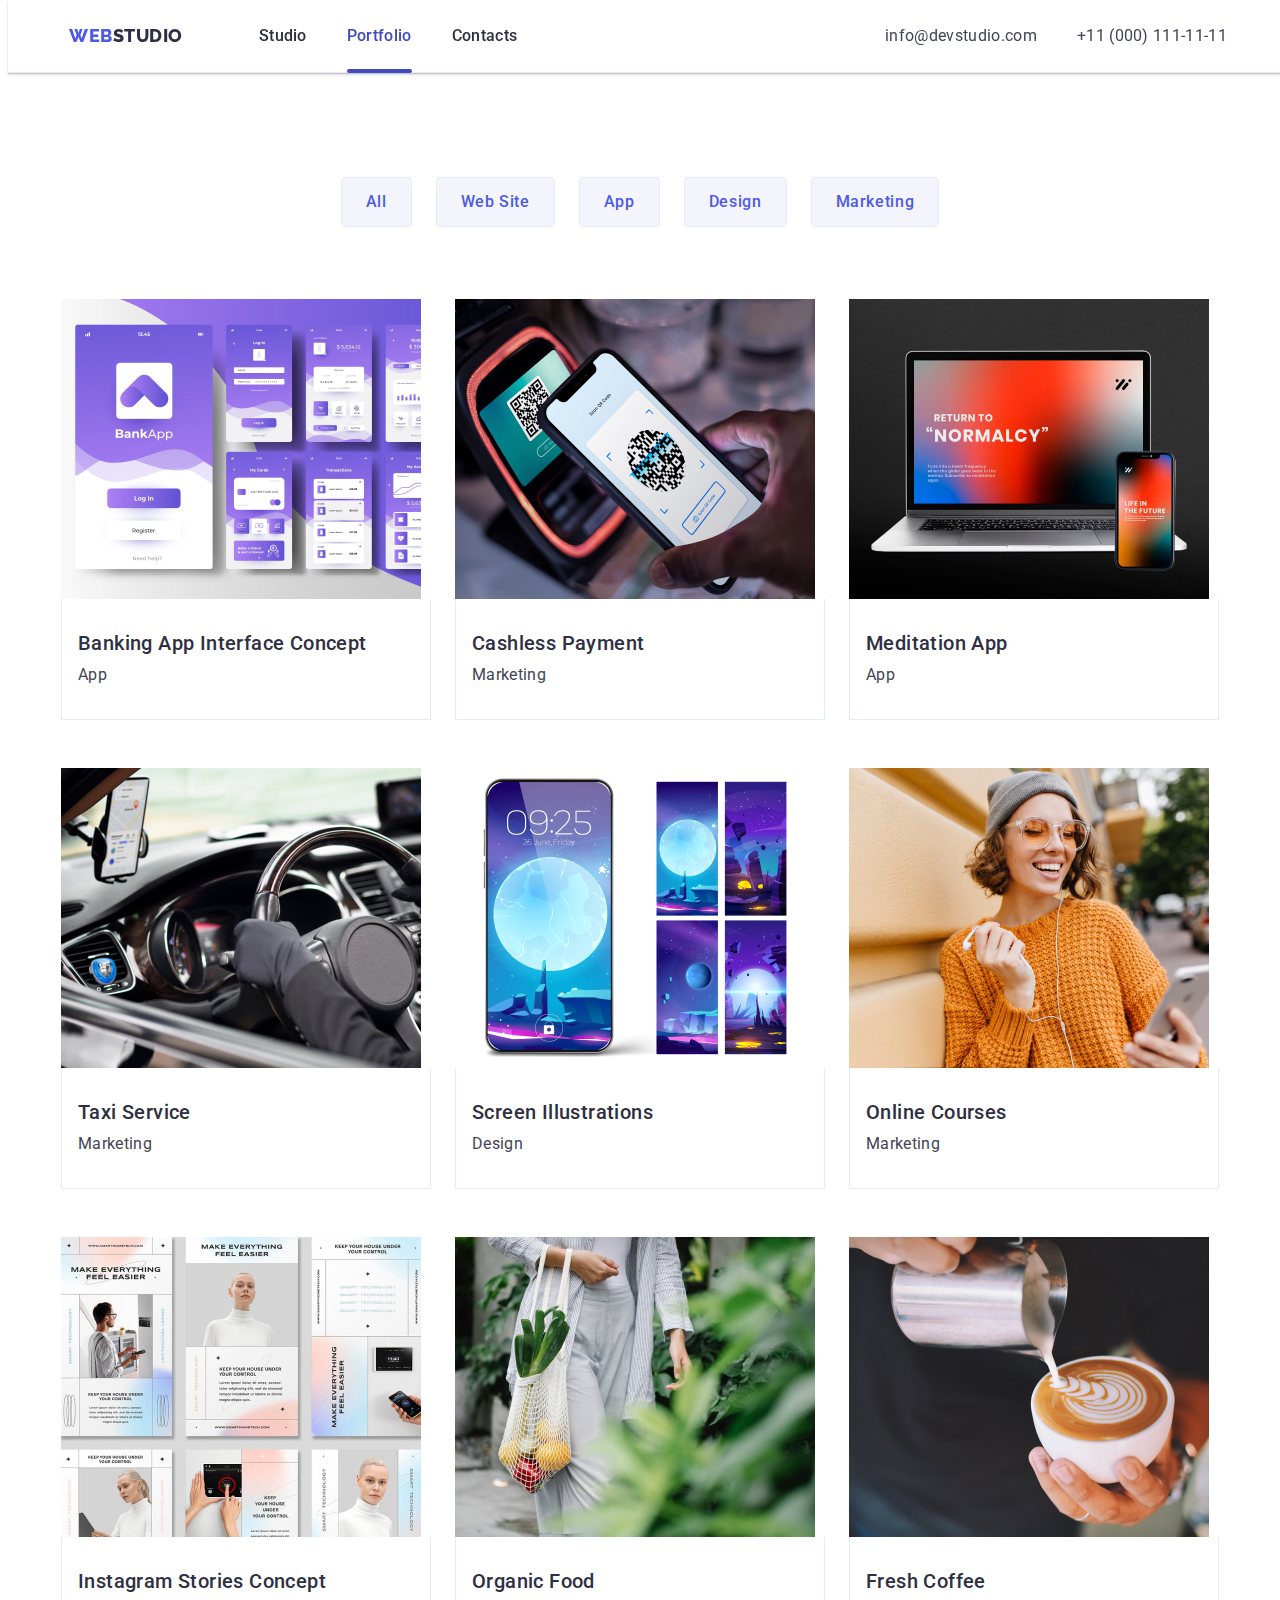
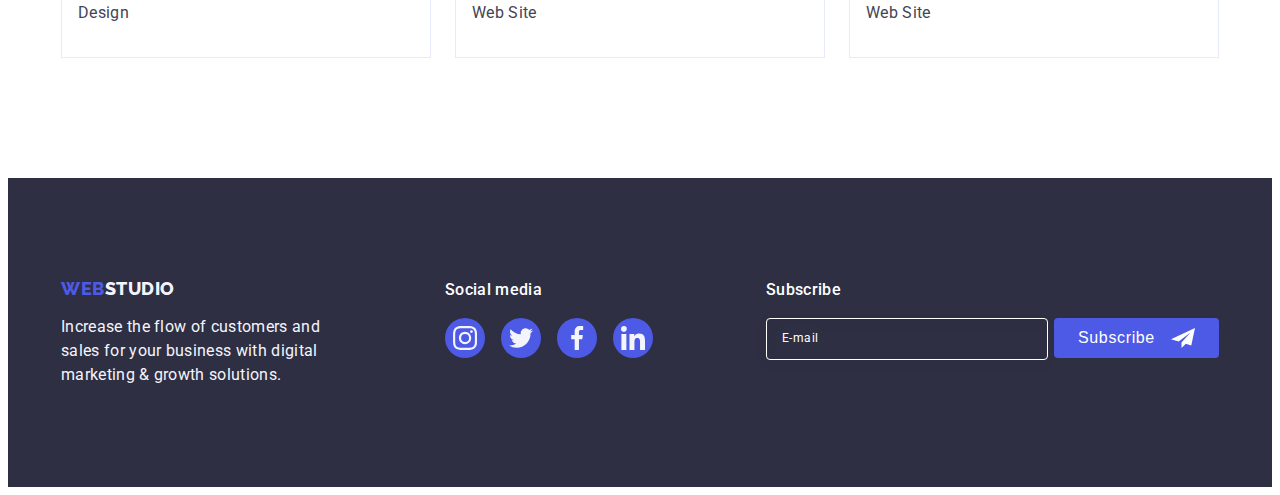
==== portfolio.html @ c0819980 "Initial commit" ====
<!DOCTYPE html>
<html lang="en">
  <head>
    <meta charset="UTF-8" />
    <meta http-equiv="X-UA-Compatible" content="IE=edge" />
    <meta name="viewport" content="width=device-width, initial-scale=1.0" />
    <title>Portfolio</title>

    <link rel="preconnect" href="https://fonts.googleapis.com" />
    <link rel="preconnect" href="https://fonts.gstatic.com" crossorigin />
    <link
      href="https://fonts.googleapis.com/css2?family=Raleway:wght@800&family=Roboto:wght@400;500;700&display=swap"
      rel="stylesheet"
    />
    <!-- Normalize -->
    <link
      rel="stylesheet"
      href="https://cdnjs.cloudflare.com/ajax/libs/modern-normalize/1.1.0/modern-normalize.min.css"
      integrity="sha512-wpPYUAdjBVSE4KJnH1VR1HeZfpl1ub8YT/NKx4PuQ5NmX2tKuGu6U/JRp5y+Y8XG2tV+wKQpNHVUX03MfMFn9Q=="
      crossorigin="anonymous"
      referrerpolicy="no-referrer"
    />
    <!-- custom styles -->
    <link rel="stylesheet" href="./css/styles.css" />
  </head>

  <body class="body">
    <!-- HEADER -->
    <header class="header">
      <div class="header-container container">
        <nav class="header-nav">
          <a class="header-logo link" href="./index.html"
            >Web<span class="header-logo-studio">Studio</span></a
          >
          <ul class="header-nav-list list">
            <li class="header-nav-item">
              <a class="header-nav-link link" href="./index.html">Studio</a>
            </li>
            <li class="header-nav-item">
              <a class="header-nav-link link active" href="./portfolio.html"
                >Portfolio</a
              >
            </li>
            <li class="header-nav-item">
              <a class="header-nav-link link" href="">Contacts</a>
            </li>
          </ul>
        </nav>
        <address class="header-address">
          <ul class="header-address-list list">
            <li class="header-address-mail">
              <a
                class="header-address-link link"
                href="mailto:info@devstudio.com"
              >
                info@devstudio.com</a
              >
            </li>
            <li class="header-address-contact">
              <a class="header-address-link link" href="tel:+110001111111">
                +11 (000) 111-11-11</a
              >
            </li>
          </ul>
        </address>
      </div>
    </header>
    <!-- Filters -->
    <main>
      <section class="portfolio">
        <div class="filter-container container">
          <h1 class="visually-hidden">Portfolio</h1>

          <ul class="list filter-list">
            <li class="list filter-item">
              <button class="filter-button" type="button">All</button>
            </li>
            <li class="list filter-item">
              <button class="filter-button" type="button">Web Site</button>
            </li>
            <li class="list filter-item">
              <button class="filter-button" type="button">App</button>
            </li>
            <li class="list filter-item">
              <button class="filter-button" type="button">Design</button>
            </li>
            <li class="list filter-item">
              <button class="filter-button" type="button">Marketing</button>
            </li>
          </ul>

          <!-- cards-->
          <!-- Row 1 -->

          <ul class="card-set list">
            <li class="card-set-item">
              <a class="card-link link" href="">
                <div class="cards-thumb">
                  <img
                    src="./images/row-one/img1.jpg"
                    alt="Banking App Interface Concept"
                    width="360"
                    height="300"
                  />

                  <!-- <div class="overlay"> -->
                  <p class="overlay-text">
                    14 Stylish and User-Friendly App Design Concepts · Task
                    Manager App · Calorie Tracker App · Exotic Fruit Ecommerce
                    App · Cloud Storage App
                  </p>
                  <!-- </div> -->
                </div>
                <div class="app">
                  <h2 class="card-title-name">Banking App Interface Concept</h2>
                  <p class="card-pro">App</p>
                </div>
              </a>
            </li>
            <li class="card-set-item">
              <a class="card-link link" href="">
                <div class="cards-thumb">
                  <img
                    src="./images/row-one/img2.jpg"
                    alt="Cashless Payment"
                    width="360"
                    height="300"
                  />

                  <!-- <div class="overlay"> -->
                  <p class="overlay-text">
                    14 Stylish and User-Friendly App Design Concepts · Task
                    Manager App · Calorie Tracker App · Exotic Fruit Ecommerce
                    App · Cloud Storage App
                  </p>
                  <!-- </div> -->
                </div>
                <div class="app">
                  <h2 class="card-title-name">Cashless Payment</h2>
                  <p class="card-pro">Marketing</p>
                </div>
              </a>
            </li>
            <li class="card-set-item">
              <a class="card-link link" href="">
                <div class="cards-thumb">
                  <img
                    src="./images/row-one/img3.jpg"
                    alt="Meditation App"
                    width="360"
                    height="300"
                  />

                  <!-- <div class="overlay"> -->
                  <p class="overlay-text">
                    14 Stylish and User-Friendly App Design Concepts · Task
                    Manager App · Calorie Tracker App · Exotic Fruit Ecommerce
                    App · Cloud Storage App
                  </p>
                  <!-- </div> -->
                </div>
                <div class="app">
                  <h2 class="card-title-name">Meditation App</h2>
                  <p class="card-pro">App</p>
                </div>
              </a>
            </li>
            <!-- Row 2 -->
            <li class="card-set-item">
              <a class="card-link link" href="">
                <div class="cards-thumb">
                  <img
                    src="./images/row-two/img1.jpg"
                    alt="Taxi Service"
                    width="360"
                    height="300"
                  />

                  <!-- <div class="overlay"> -->
                  <p class="overlay-text">
                    14 Stylish and User-Friendly App Design Concepts · Task
                    Manager App · Calorie Tracker App · Exotic Fruit Ecommerce
                    App · Cloud Storage App
                  </p>
                  <!-- </div> -->
                </div>
                <div class="app">
                  <h2 class="card-title-name">Taxi Service</h2>
                  <p class="card-pro">Marketing</p>
                </div>
              </a>
            </li>
            <li class="card-set-item">
              <a class="card-link link" href="">
                <div class="cards-thumb">
                  <img
                    src="./images/row-two/img2.jpg"
                    alt="Screen Illustrations"
                    width="360"
                    height="300"
                  />

                  <!-- <div class="overlay"> -->
                  <p class="overlay-text">
                    14 Stylish and User-Friendly App Design Concepts · Task
                    Manager App · Calorie Tracker App · Exotic Fruit Ecommerce
                    App · Cloud Storage App
                  </p>
                  <!-- </div> -->
                </div>
                <div class="app">
                  <h2 class="card-title-name">Screen Illustrations</h2>
                  <p class="card-pro">Design</p>
                </div>
              </a>
            </li>
            <li class="card-set-item">
              <a class="card-link link" href="">
                <div class="cards-thumb">
                  <img
                    src="./images/row-two/img3.jpg"
                    alt="Online Courses"
                    width="360"
                    height="300"
                  />

                  <!-- <div class="overlay"> -->
                  <p class="overlay-text">
                    14 Stylish and User-Friendly App Design Concepts · Task
                    Manager App · Calorie Tracker App · Exotic Fruit Ecommerce
                    App · Cloud Storage App
                  </p>
                  <!-- </div> -->
                </div>
                <div class="app">
                  <h2 class="card-title-name">Online Courses</h2>
                  <p class="card-pro">Marketing</p>
                </div>
              </a>
            </li>
            <!-- Row 3 -->
            <li class="card-set-item">
              <a class="card-link link" href="">
                <div class="cards-thumb">
                  <img
                    src="./images/row-three/img1.jpg"
                    alt="Instagram Stories Concept"
                    width="360"
                    height="300"
                  />

                  <!-- <div class="overlay"> -->
                  <p class="overlay-text">
                    14 Stylish and User-Friendly App Design Concepts · Task
                    Manager App · Calorie Tracker App · Exotic Fruit Ecommerce
                    App · Cloud Storage App
                  </p>
                  <!-- </div> -->
                </div>
                <div class="app">
                  <h2 class="card-title-name">Instagram Stories Concept</h2>
                  <p class="card-pro">Design</p>
                </div>
              </a>
            </li>
            <li class="card-set-item">
              <a class="card-link link" href="">
                <div class="cards-thumb">
                  <img
                    src="./images/row-three/img2.jpg"
                    alt="Organic Food"
                    width="360"
                    height="300"
                  />

                  <!-- <div class="overlay"> -->
                  <p class="overlay-text">
                    14 Stylish and User-Friendly App Design Concepts · Task
                    Manager App · Calorie Tracker App · Exotic Fruit Ecommerce
                    App · Cloud Storage App
                  </p>
                  <!-- </div> -->
                </div>
                <div class="app">
                  <h2 class="card-title-name">Organic Food</h2>
                  <p class="card-pro">Web Site</p>
                </div>
              </a>
            </li>
            <li class="card-set-item">
              <a class="card-link link" href="">
                <div class="cards-thumb">
                  <img
                    src="./images/row-three/img3.jpg"
                    alt="Fresh Coffee"
                    width="360"
                    height="300"
                  />

                  <!-- <div class="overlay"> -->
                  <p class="overlay-text">
                    14 Stylish and User-Friendly App Design Concepts · Task
                    Manager App · Calorie Tracker App · Exotic Fruit Ecommerce
                    App · Cloud Storage App
                  </p>
                  <!-- </div> -->
                </div>
                <div class="app">
                  <h2 class="card-title-name">Fresh Coffee</h2>
                  <p class="card-pro">Web Site</p>
                </div>
              </a>
            </li>
          </ul>
        </div>
      </section>
    </main>

    <!-- Footer -->
    <footer class="footer">
      <div class="all-footer container">
        <div class="foot-container">
          <a class="footer-logo link" href="./index.html"
            >Web<span class="footer-logo-studio">Studio</span></a
          >
          <p class="footer-text">
            Increase the flow of customers and sales for your business with
            digital marketing & growth solutions.
          </p>
        </div>
        <div class="social-container">
          <p class="social-text">Social media</p>

          <ul class="footer-icons-list list">
            <li class="footer-icons-item">
              <a
                class="footer-icons-link link"
                href=""
                target="_blank"
                rel="noopener noreferrer"
                aria-label="Instagram icon"
              >
                <svg class="footer-icons" width="24" height="24">
                  <use href="./images/icons.svg#instagram"></use>
                </svg>
              </a>
            </li>

            <li class="footer-icons-item">
              <a
                class="footer-icons-link link"
                href=""
                target="_blank"
                rel="noopener noreferrer"
                aria-label="Twitter icon"
              >
                <svg class="footer-icons" width="24" height="24">
                  <use href="./images/icons.svg#twitter"></use>
                </svg>
              </a>
            </li>
            <li class="footer-icons-item">
              <a
                class="footer-icons-link link"
                href=""
                target="_blank"
                rel="noopener noreferrer"
                aria-label="Facebook icon"
              >
                <svg class="footer-icons" width="24" height="24">
                  <use href="./images/icons.svg#facebook"></use>
                </svg>
              </a>
            </li>
            <li class="footer-icons-item">
              <a
                class="footer-icons-link link"
                href=""
                target="_blank"
                rel="noopener noreferrer"
                aria-label="Linkedin icon"
              >
                <svg class="footer-icons" width="24" height="24">
                  <use href="./images/icons.svg#linkedin"></use>
                </svg>
              </a>
            </li>
          </ul>
        </div>

        <div class="footer-form-container">
          <p class="foot-form-title">Subscribe</p>
          <form class="sub-foot-form">
            <label class="sub-foot-label">
              <input
                class="in-sub-foot"
                type="email"
                name="e_mail"
                placeholder="&nbsp;"
              />
              <span class="foot-form-span">E-mail</span>
            </label>
            <button class="foot-form-button" type="submit">
              Subscribe
              <svg class="foot-form-icon" width="24" height="24">
                <use href="./images/icons.svg#frame"></use>
              </svg>
            </button>
          </form>
        </div>
      </div>
    </footer>
  </body>
</html>
---- css/styles.css ----
html {
  box-sizing: border-box;
}

:root {
  /* fonts */
  --primary-font: "Roboto", sans-serif;
  --secondary-font: "Raleway", sans-serif;

  /* colors */
  --logo-text-color: #4d5ae5;
  --button-backgroud: #f4f4fd;
  --color-txt: #2e2f42;
  --color-txt-body: #434455;
  --color-back: #ffffff;
  --color-icon-hover: #31d0aa;
  --bg-color-darkblue-hover: #404bbf;
  --color-customer-icon: #8e8f99;
  /* others */
  --indent: 24px;
  --items: 9;

  --anim-fast: 300ms ease;
  --anim-slow: 800ms ease;

  --header-idx: 10;
  --modal-idx: 100;
}

.body {
  font-family: "Roboto", sans-serif;

  background-color: var(--color-back);
  color: var(--color-txt-body);
}

/* BASE STYLE */

/* base style */

h1,
h2,
h3,
h4,
h5,
h6,
p,
ul {
  margin: 0;
}
img {
  display: block;
}
button {
  cursor: pointer;
}

.link {
  color: inherit;
  text-decoration: none;
  font-style: normal;
}

.list {
  list-style: none;
  padding: 0;
  margin: 0;
}
.header-nav-link.active {
  color: var(--bg-color-darkblue-hover);
}
.header-nav-link:hover,
.header-nav-link:focus {
  color: #404bbf;
}
.visually-hidden {
  position: absolute;
  width: 1px;
  height: 1px;
  margin: -1px;
  border: 0;
  padding: 0;

  white-space: nowrap;
  clip-path: inset(100%);
  clip: rect(0 0 0 0);
  overflow: hidden;
}

/* HEADER */
.header-container {
  display: flex;
  align-items: center;
  padding: 0 15px;
}

.header {
  /* max-width: 1440px;
  margin-left: auto;
  margin-right: auto; */

  position: fixed;
  top: 0;

  z-index: var(--header-idx);

  width: 100%;
  background-color: #ffffff;
  border-bottom: 1px solid #e7e9fc;
  align-items: center;

  box-shadow: 0px 2px 1px rgba(46, 47, 66, 0.08),
    0px 1px 1px rgba(46, 47, 66, 0.16), 0px 1px 6px rgba(46, 47, 66, 0.08);
}

.header-nav-link {
  display: block;
  position: relative;
  font-weight: 500;
  font-size: 16px;
  line-height: 1.5;
  letter-spacing: 0.02em;
  color: var(--color-txt);
  padding: 24px 0;

  transition: color 250ms cubic-bezier(0.4, 0, 0.2, 1);
}

.header-nav-link::after {
  content: "";

  position: absolute;
  bottom: 0;
  left: 0;
  bottom: -1px;
  display: block;
  width: 100%;
  height: 4px;
  border-radius: 2px;
  /* background-color: #404BBF; */
}

/* .....ACTIVE.......*/
.header-nav-link.active {
  color: #404bbf;
}

.header-nav-link.active::after {
  background-color: #404bbf;
}
/* ................ */
.header-logo {
  font-family: "Raleway", sans-serif;
  font-style: normal;
  font-weight: 800;
  font-size: 18px;
  line-height: 1.17;
  letter-spacing: 0.03em;
  text-transform: uppercase;

  color: var(--logo-text-color);

  margin-right: 76px;
}
.header-logo-studio {
  color: var(--color-txt);
}

.header-nav {
  display: flex;
  align-items: center;
  margin-right: auto;
}
.header-nav-item {
  font-style: normal;
}

.header-nav-list {
  display: flex;
  align-items: center;
  gap: 40px;
}
.header-address-link {
  font-style: normal;
  font-size: 16px;
  line-height: 1.5;
  letter-spacing: 0.02em;

  transition: color 250ms cubic-bezier(0.4, 0, 0.2, 1);
}

.header-address-link:hover,
.header-address-link:focus {
  color: #404bbf;
}
.header-address-list {
  display: flex;
  align-items: center;
  margin-right: auto;
}
.header-address {
  font-style: normal;
}
.header-address-mail {
  margin-right: 40px;
}

/* Section Hero */
.hero-container {
}

.hero {
  background-color: var(--color-txt);
  max-width: 1440px;

  margin-left: auto;
  margin-right: auto;
  padding: 251px 0 188px;
  background-image: linear-gradient(
      rgba(46, 47, 66, 0.7),
      rgba(46, 47, 66, 0.7)
    ),
    url(../images/hero-background/people-office-1.jpg);
  background-repeat: no-repeat;
  background-position: center;
  background-size: cover;
}
.hero-title {
  font-style: normal;
  font-weight: 700;
  font-size: 56px;
  line-height: 1.07;

  text-align: center;
  letter-spacing: 0.02em;

  color: #ffffff;

  max-width: 496px;
  margin: 0 auto;
  padding: 0 auto;
  margin-bottom: 48px;
}

.hero-button {
  font-weight: 500;
  font-style: normal;
  font-size: 16px;
  line-height: 1.5;
  letter-spacing: 0.04em;

  cursor: pointer;
  color: #ffffff;

  min-width: 169px;
  height: 56px;

  display: block;
  background-color: #4d5ae5;
  font-family: inherit;
  padding: 16px 32px;
  margin: 0 auto;
  border: none;
  box-shadow: 0px 4px 4px rgba(0, 0, 0, 0.15);
  border-radius: 4px;

  transition: background-color 250ms cubic-bezier(0.4, 0, 0.2, 1);
}

.hero-button:hover,
.hero-button:focus {
  background-color: var(--bg-color-darkblue-hover);
}

/* section One Feature */
.features {
  align-items: center;
  padding: 0 15px;
}
.feature-section {
  padding: 120px 0;
}

.one-section-content-title {
  font-family: "Roboto";
  font-style: normal;
  font-weight: 500;
  font-size: 20px;
  line-height: 1.2;
  letter-spacing: 0.02em;
  color: var(--color-txt);
  margin: 0 auto;
  margin-bottom: 8px;
}
.one-section-text {
  font-style: normal;

  font-size: 16px;
  line-height: 1.5;
  letter-spacing: 0.02em;
  margin: 0 auto;
}
.one-section-list {
  background-color: #ffffff;
  display: flex;
  gap: 24px;
}
.one-section-item {
  flex-basis: calc((100% - 72px) / 4);
}
/* FEATURE ICONS */

.container-icons {
  display: flex;
  justify-content: center;
  align-items: center;
  background: #f4f4fd;
  border-radius: 4px;

  height: 112px;
  margin-bottom: 8px;
}
.feature-icon {
  display: flex;
  justify-content: center;
}

/* section Two What are we doing */
.awd-container {
  align-items: center;
  padding: 0 15px;
  margin: 0 auto;
}

.two-section {
  padding-bottom: 120px;
}
.two-section-title {
  font-family: "Roboto";
  font-style: normal;
  font-weight: 700;
  font-size: 36px;
  line-height: 1.11;
  text-align: center;
  letter-spacing: 0.02em;
  text-transform: capitalize;
  color: var(--color-txt);
  margin: 0 auto;
  margin-bottom: 72px;
}
.two-section-list {
  display: flex;
  gap: 24px;
}
.two-section-item {
  flex-basis: calc((100% - 48px) / 3);
}
/* section Three Our Team */
.ot-container {
  align-items: center;
}

.three-section {
  background-color: #f4f4fd;
  padding: 120px 0;
}
.three-section-title {
  font-family: "Roboto";
  font-style: normal;
  font-weight: 700;
  font-size: 36px;
  line-height: 1.11;
  text-align: center;
  letter-spacing: 0.02em;
  text-transform: capitalize;
  color: var(--color-txt);
  margin: 0 auto;
  margin-bottom: 72px;
}
.three-section-list {
  display: flex;
  gap: 24px;
  text-align: center;
}
.three-section-item {
  background-color: #ffffff;

  flex-basis: calc((100% - 3 * 24px) / 4);
  box-shadow: 0px 1px 6px rgba(46, 47, 66, 0.08),
    0px 1px 1px rgba(46, 47, 66, 0.16), 0px 2px 1px rgba(46, 47, 66, 0.08);

  border-radius: 0px 0px 4px 4px;
}

.three-section-title-name {
  font-family: "Roboto";
  font-style: normal;
  font-weight: 500;
  font-size: 20px;
  line-height: 1.2;
  text-align: center;
  letter-spacing: 0.02em;
  color: var(--color-txt);
  margin: 0 auto;
  margin-bottom: 8px;
}
.three-section-pro {
  font-style: normal;

  font-size: 16px;
  line-height: 1.5;
  text-align: center;
  letter-spacing: 0.02em;
  margin: 0 auto;
  margin-bottom: 8px;
}

.pro-container {
  padding: 32px 0;
}
/* PRO ICONS */

.pro-icons-list {
  display: flex;
  justify-content: center;
  align-items: center;
  gap: 24px;
}
.pro-icons-item {
}

.pro-icons-link {
  display: flex;
  justify-content: center;
  align-items: center;

  width: 40px;
  height: 40px;
  background-color: var(--logo-text-color);
  border-radius: 50%;
  color: var(--button-backgroud);

  transition: background-color 250ms cubic-bezier(0.4, 0, 0.2, 1);
}

.ot-icons {
  fill: currentColor;
}

.pro-icons-link:hover,
.pro-icons-link:focus {
  background-color: var(--bg-color-darkblue-hover);
}

/* Four Section Customers */
.customers {
  padding-top: 120px;
  padding-bottom: 120px;
}
.four-section-title {
  font-family: "Roboto";
  font-style: normal;
  font-weight: 700;
  font-size: 36px;
  line-height: 1.1;
  text-align: center;
  letter-spacing: 0.02em;
  text-transform: capitalize;
  color: var(--color-txt);
  margin: 0 auto;
  margin-bottom: 72px;
}
/* CUSTOMERS ICONS */

.custom-icon-list {
  display: flex;
  justify-content: center;
  align-items: center;
  gap: 24px;
}

.custom-item {
  width: calc((100% - 120px) / 6);
  height: 88px;
}

.custom-link {
  display: flex;
  justify-content: center;
  align-items: center;
  width: 100%;
  height: 100%;

  border: 1px solid var(--color-customer-icon);
  border-radius: 4px;
  color: var(--color-customer-icon);

  transition: border-color 250ms cubic-bezier(0.4, 0, 0.2, 1),
    color 250ms cubic-bezier(0.4, 0, 0.2, 1);
}

.custom-icon {
  fill: currentColor;
}

.custom-link:hover,
.custom-link:focus {
  border: 1px solid var(--bg-color-darkblue-hover);
  color: var(--bg-color-darkblue-hover);
}

/* FOOTER */
.all-footer {
  display: flex;
  align-items: baseline;
}
.foot-container {
  display: inline-block;
  align-items: center;
  margin-right: 120px;
}
.social-container {
  display: block;
  justify-content: center;
  align-items: center;
  gap: 120px;
}

.footer {
  background-color: var(--color-txt);
  padding: 100px 0;
  /* max-width: 1440px;
  margin-left: auto;
  margin-right: auto; */
}
.footer-logo {
  font-family: "Raleway", sans-serif;
  font-weight: 800;
  font-size: 18px;
  line-height: 1.17;
  letter-spacing: 0.03em;
  text-transform: uppercase;

  color: var(--logo-text-color);
  display: inline-block;

  margin-bottom: 16px;
}
.footer-logo-studio {
  color: #f4f4fd;
}

.footer-text {
  font-style: normal;

  font-size: 16px;
  line-height: 1.5;
  letter-spacing: 0.02em;
  color: #f4f4fd;

  width: 264px;
  margin: 0;
  /* !!!!!!!!!!!!!!!!!!!!!!!!!!!!!!!!!!!!!!!!!!!!!!!!!!!!!! */
}

/* SOCIAL */

.social-text {
  font-family: "Roboto";
  font-style: normal;
  font-weight: 500;
  font-size: 16px;
  line-height: 1.5;
  letter-spacing: 0.02em;
  color: var(--color-back);
  margin-bottom: 16px;
}

/* FOOTER ICONS */

.footer-icons-list {
  display: flex;

  align-items: center;
  gap: 16px;
}
.footer-icons-item {
  width: 40px;
  height: 40px;
}

.footer-icons-link {
  display: flex;
  justify-content: center;
  align-items: center;

  width: 100%;
  height: 100%;
  background-color: var(--logo-text-color);
  border-radius: 50%;
  color: var(--button-backgroud);
  transition: background-color 250ms cubic-bezier(0.4, 0, 0.2, 1);
}

.footer-icons {
  fill: currentColor;
}

.footer-icons-link:hover,
.footer-icons-link:focus {
  background-color: var(--color-icon-hover);
}

/* SUBSCRIBE FOOTER */
.footer-form-container {
  display: block;
  margin-left: auto;
}
.foot-form-title {
  font-weight: 500;
  font-size: 16px;
  line-height: 1.5;
  letter-spacing: 0.02em;
  color: var(--color-back);
  margin-bottom: 16px;
}

.sub-foot-form {
  display: flex;
  align-items: center;
  gap: 24px;
  padding: 0;
  margin: 0;
}

.sub-foot-label {
  width: 264px;
  height: 40px;
  position: relative;
}

.in-sub-foot {
  width: 100%;
  height: 100%;
  background-color: transparent;
  border: 1px solid var(--color-back);
  filter: drop-shadow(0px 4px 4px rgba(0, 0, 0, 0.15));
  border-radius: 4px;
  outline: transparent;
  color: var(--color-back);
  padding: 0;
  padding-left: 16px;
}

.foot-form-span {
  font-style: normal;
  font-weight: 400;
  font-size: 12px;
  line-height: 2;
  letter-spacing: 0.04em;
  color: var(--color-back);
  position: absolute;
  top: 50%;
  left: 14px;
  transform: translateY(-50%);
  transform-origin: left center;
  transition: transform 250ms cubic-bezier(0.4, 0, 0.2, 1);
  background-color: var(--color-txt);
  padding: 0;
  padding-left: 2px;
  padding-right: 2px;
}
::placeholder {
  /* position: relative;
  font-weight: 400;
font-size: 12px;
line-height: 2.0;
display: flex;
align-items: center;
letter-spacing: 0.04em; */
  color: rgba(46, 47, 66, 0.4);
}

.in-sub-foot:focus + .foot-form-span,
.in-sub-foot:not(:placeholder-shown) + .foot-form-span {
  transform: translateY(-150%);
}

.foot-form-button {
  display: flex;
  align-items: center;
  text-align: center;
  gap: 16px;
  width: 165px;
  height: 40px;
  font-weight: 500;
  font-size: 16px;
  line-height: 1.5;
  letter-spacing: 0.04em;
  color: var(--color-back);
  background-color: var(--logo-text-color);
  border-radius: 4px;
  padding-top: 8px;
  padding-bottom: 8px;
  padding-left: 24px;
  padding-right: 24px;
  border: none;
  transition: background-color 250ms cubic-bezier(0.4, 0, 0.2, 1);
}

.foot-form-button:hover,
.foot-form-button:focus {
  background-color: var(--bg-color-darkblue-hover);
}

.button-form-text {
}

.foot-form-icon {
  fill: var(--color-back);
}

/* PORTFOLIO*/

.portfolio {
  padding: 169px 0 120px;
}
/* button-port */

.filter-button {
  font-size: 16px;
  font-family: "Roboto", sans-serif;
  font-weight: 500;
  font-style: normal;
  font-size: 16px;
  line-height: 1.5;
  letter-spacing: 0.04em;
  text-decoration: none;
  text-transform: none;
  cursor: pointer;
  background-color: var(--button-backgroud);
  color: var(--logo-text-color);

  padding: 12px 24px;
  border: 1px solid #e7e9fc;
  border-radius: 4px;

  transition: color 250ms cubic-bezier(0.4, 0, 0.2, 1),
    background-color 250ms cubic-bezier(0.4, 0, 0.2, 1),
    border-color 250ms cubic-bezier(0.4, 0, 0.2, 1),
    box-shadow 250ms cubic-bezier(0.4, 0, 0.2, 1);
}

.filter-list {
  display: flex;
  align-items: center;
  margin: 0 auto;
  justify-content: center;
  gap: 24px;
  margin-bottom: 72px;
}

.filter-item {
}
.filter-container {
  padding: 0 15px;
}

.filter-button:hover,
.filter-button:focus {
  background-color: #404bbf;
  color: #ffffff;
  border: 1px solid transparent;
  box-shadow: 0px 3px 1px rgba(0, 0, 0, 0.1), 0px 2px 1px rgba(0, 0, 0, 0.08),
    0px 2px 2px rgba(0, 0, 0, 0.12);
  border-radius: 4px;
}
.btn {
}
.btn:hover,
.btn:focus {
  background-color: var(--bg-color-darkblue-hover);
}

/* CARDS */

.cards-thumb {
  position: relative;
  overflow: hidden;
}

.overlay {
  position: absolute;
  top: 0;
  left: 0;

  transform: translateY(100%);

  width: 100%;
  height: 100%;

  padding: 40px 32px;

  background-color: #4d5ae5;

  transition: transform var(--anim-fast);
}

.card-set-item:hover .overlay {
  transform: translateY(0);
}

.overlay-text {
  position: absolute;
  top: 0;
  left: 0;

  transform: translateY(100%);

  width: 100%;
  height: 100%;

  padding: 40px 32px;

  background-color: #4d5ae5;

  transition: transform var(--anim-fast);

  /* ///////////////// */
  font-size: 16px;
  line-height: 1.5;

  letter-spacing: 0.02em;

  color: var(--button-backgroud);
  transition: transform 250ms cubic-bezier(0.4, 0, 0.2, 1);
}

.card-title-name {
  font-family: "Roboto";
  font-style: normal;
  font-weight: 500;
  font-size: 20px;
  line-height: 1.2;
  text-align: left;
  letter-spacing: 0.02em;
  color: var(--color-txt);
  margin: 0 auto;
  margin-bottom: 8px;
}

.card-pro {
  font-style: normal;

  font-size: 16px;
  line-height: 1.5;
  text-align: left;
  letter-spacing: 0.02em;
}

.cards {
  display: flex;
  flex-wrap: wrap;
  gap: var(--indent);

  justify-content: center;
}
.card-set {
  display: flex;
  flex-wrap: wrap;
  column-gap: 24px;
  row-gap: 48px;
}
.card-set-item {
  width: calc((100% - 48px) / 3);
}

.card-link:hover .overlay-text,
.card-link:focus .overlay-text {
  transform: translateY(0);
}

.app {
  padding: 32px 16px;
  border: 1px solid #e7e9fc;
  border-top: none;
}

.card-link {
  display: block;
  transition: box-shadow 250ms cubic-bezier(0.4, 0, 0.2, 1);
}
.card-link:hover,
.card-link:focus {
  box-shadow: 0px 1px 6px rgba(46, 47, 66, 0.08),
    0px 1px 1px rgba(46, 47, 66, 0.16), 0px 2px 1px rgba(46, 47, 66, 0.08);
}

/* styles bloks */

.container {
  width: 1158px;
  margin: 0 auto;
  padding: 0 15px;
}

/* MODAL WINDOW */

.backdrop {
  /* display: none; */
  position: fixed;
  top: 0;
  left: 0;

  z-index: var(--modal-idx);

  width: 100%;
  height: 100%;

  background: rgba(46, 47, 66, 0.4);

  transition: opacity 250ms cubic-bezier(0.4, 0, 0.2, 1),
    visibility 250ms cubic-bezier(0.4, 0, 0.2, 1);
}

/* .is-hidden {
   opacity: 0;
  visibility: hidden;
  pointer-events: none;
} */

.backdrop.is-hidden {
  opacity: 0;
  visibility: hidden;
  pointer-events: none;
  transition-delay: 250ms;

  transition: opacity 250ms cubic-bezier(0.4, 0, 0.2, 1),
    visibility 250ms cubic-bezier(0.4, 0, 0.2, 1);
}

.modal {
  position: absolute;
  top: calc(50%);
  left: calc(50%);
  transform: translateX(-50%) translateY(-50%);

  width: 412px;
  min-height: 584px;
  padding: 72px 24px 24px;
  background: #fcfcfc;
  box-shadow: 0px 1px 1px rgba(0, 0, 0, 0.14), 0px 1px 3px rgba(0, 0, 0, 0.12),
    0px 2px 1px rgba(0, 0, 0, 0.2);
  border-radius: 4px;

  transition: transform 250ms cubic-bezier(0.4, 0, 0.2, 1);
}





.backdrop.is-hidden .modal {
  opacity: 0;
  transform: translateX(-50%) translateY(-70%);
  transition-delay: 0ms;
}
.modal-close-btn {
  position: absolute;
  top: 24px;
  right: 24px;
  width: 24px;
  height: 24px;
  padding: 0;
  border-radius: 50%;

  display: flex;
  align-items: center;
  justify-content: center;

  background-color: #e7e9fc;
  border: 1px solid rgba(0, 0, 0, 0.1);

  transition: background-color 250ms cubic-bezier(0.4, 0, 0.2, 1),
    border 250ms cubic-bezier(0.4, 0, 0.2, 1);
}
.modal-close-btn:hover,
.modal-close-btn:focus {
  background-color: #404bbf;
  fill: #ffffff;
  border: none;
}

.modal-close-icon {
  transition: fill 250ms cubic-bezier(0.4, 0, 0.2, 1);
}

/* MODAL INPUT */

.modal-title {
  display: block;

  margin-bottom: 16px;
  text-align: center;
  font-weight: 500;
  font-size: 16px;
  line-height: 1.5;
  letter-spacing: 0.02em;

  color: #2e2f42;
}

.form-label {
  display: block;
  margin-bottom: 6px;
  font-weight: 400;
  font-size: 12px;
  line-height: 1.17;

  letter-spacing: 0.04em;

  color: #8e8f99;
}

.modal-form-container {
  position: relative;
  margin-bottom: 8px;
}
.modal-form-container-comment {
  position: relative;
  margin-bottom: 16px;
}
.in-modal {
  width: 100%;
  height: 40px;
  padding: 0;
  padding-left: 38px;

  outline: transparent;
  /* outline-offset: -1px; */
  border: 1px solid rgba(46, 47, 66, 0.4);
  border-radius: 4px;
  transition: 250ms cubic-bezier(0.4, 0, 0.2, 1);
}

/* .in-modal:focus {
  fill: var(--logo-text-color);
  border-color: 1px solid var(--logo-text-color);
} */

.in-modal-icon {
  position: absolute;
  top: 50%;
  left: 16px;
  transform: translateY(-50%);
  transition: 250ms cubic-bezier(0.4, 0, 0.2, 1);
  pointer-events: none;
  fill: var(--color-txt);
}
/* .in-modal-icon:focus {
  fill: var(--logo-text-color);
} */

.in-modal:focus {
  border-color: var(--logo-text-color);
}

.in-modal:focus + .in-modal-icon {
  fill: var(--logo-text-color);
}

.form-textarea-comment {
  display: block;

  width: 100%;
  height: 120px;
  padding: 14px;
  resize: none;
  font-weight: 400;
  font-size: 12px;
  line-height: 1.17;
  letter-spacing: 0.04em;
  outline: transparent;
  border: 1px solid rgba(46, 47, 66, 0.4);
  border-radius: 4px;
  transition: border 250ms cubic-bezier(0.4, 0, 0.2, 1);
}

.label-checkbox {
  display: flex;

  align-items: center;
  gap: 8px;
  margin-bottom: 24px;
}

.in-modal-checkbox-text {
  font-size: 12px;
  line-height: 1.17;

  letter-spacing: 0.04em;

  color: #8e8f99;

  user-select: none;
  flex: none;
  order: 1;
  flex-grow: 0;
}

.check-policy {
  color: #4d5ae5;
}

.in-modal-checkbox {
  appearance: none;
  display: block;
  width: 16px;
  height: 16px;
  border: 1px solid rgba(46, 47, 66, 0.4);
  border-radius: 2px;

  background-position: center;
  background-repeat: no-repeat;
  background-image: url("data:image/svg+xml,%3Csvg width='10' height='8' viewBox='0 0 10 8' fill='none' xmlns='http://www.w3.org/2000/svg'%3E%3Cpath d='M8.44558 0.255056C8.61838 0.089653 8.84834 -0.00178848 9.08693 2.65108e-05C9.32551 0.0018415 9.55407 0.0967713 9.72436 0.264784C9.89466 0.432797 9.99337 0.660752 9.99968 0.900549C10.006 1.14034 9.91939 1.37323 9.75816 1.55005L4.86357 7.70436C4.7794 7.79551 4.67782 7.86865 4.5649 7.91942C4.45198 7.97018 4.33003 7.99754 4.20636 7.99984C4.08268 8.00214 3.95981 7.97935 3.8451 7.93282C3.73038 7.88629 3.62618 7.81698 3.53872 7.72903L0.292827 4.46564C0.202435 4.38096 0.129933 4.27884 0.0796475 4.16537C0.0293621 4.05191 0.00232279 3.92942 0.000143182 3.80522C-0.00203643 3.68102 0.0206883 3.55765 0.0669613 3.44248C0.113234 3.3273 0.182108 3.22267 0.269473 3.13483C0.356838 3.047 0.460905 2.97775 0.575465 2.93123C0.690026 2.88471 0.812734 2.86186 0.936267 2.86405C1.0598 2.86624 1.18163 2.89343 1.29449 2.94398C1.40734 2.99454 1.50892 3.06743 1.59315 3.15831L4.16189 5.73967L8.42227 0.28219C8.42994 0.272694 8.43813 0.263635 8.4468 0.255056H8.44558Z' fill='%23FFFFFF'/%3E%3C/svg%3E%0A");
}

.in-modal-checkbox:checked {
  background-color: var(--bg-color-darkblue-hover);
  border-color: var(--bg-color-darkblue-hover);
}

.in-modal-checkbox:focus-visible {
  outline: var(--bg-color-darkblue-hover);
  transition: 250ms cubic-bezier(0.4, 0, 0.2, 1);
}
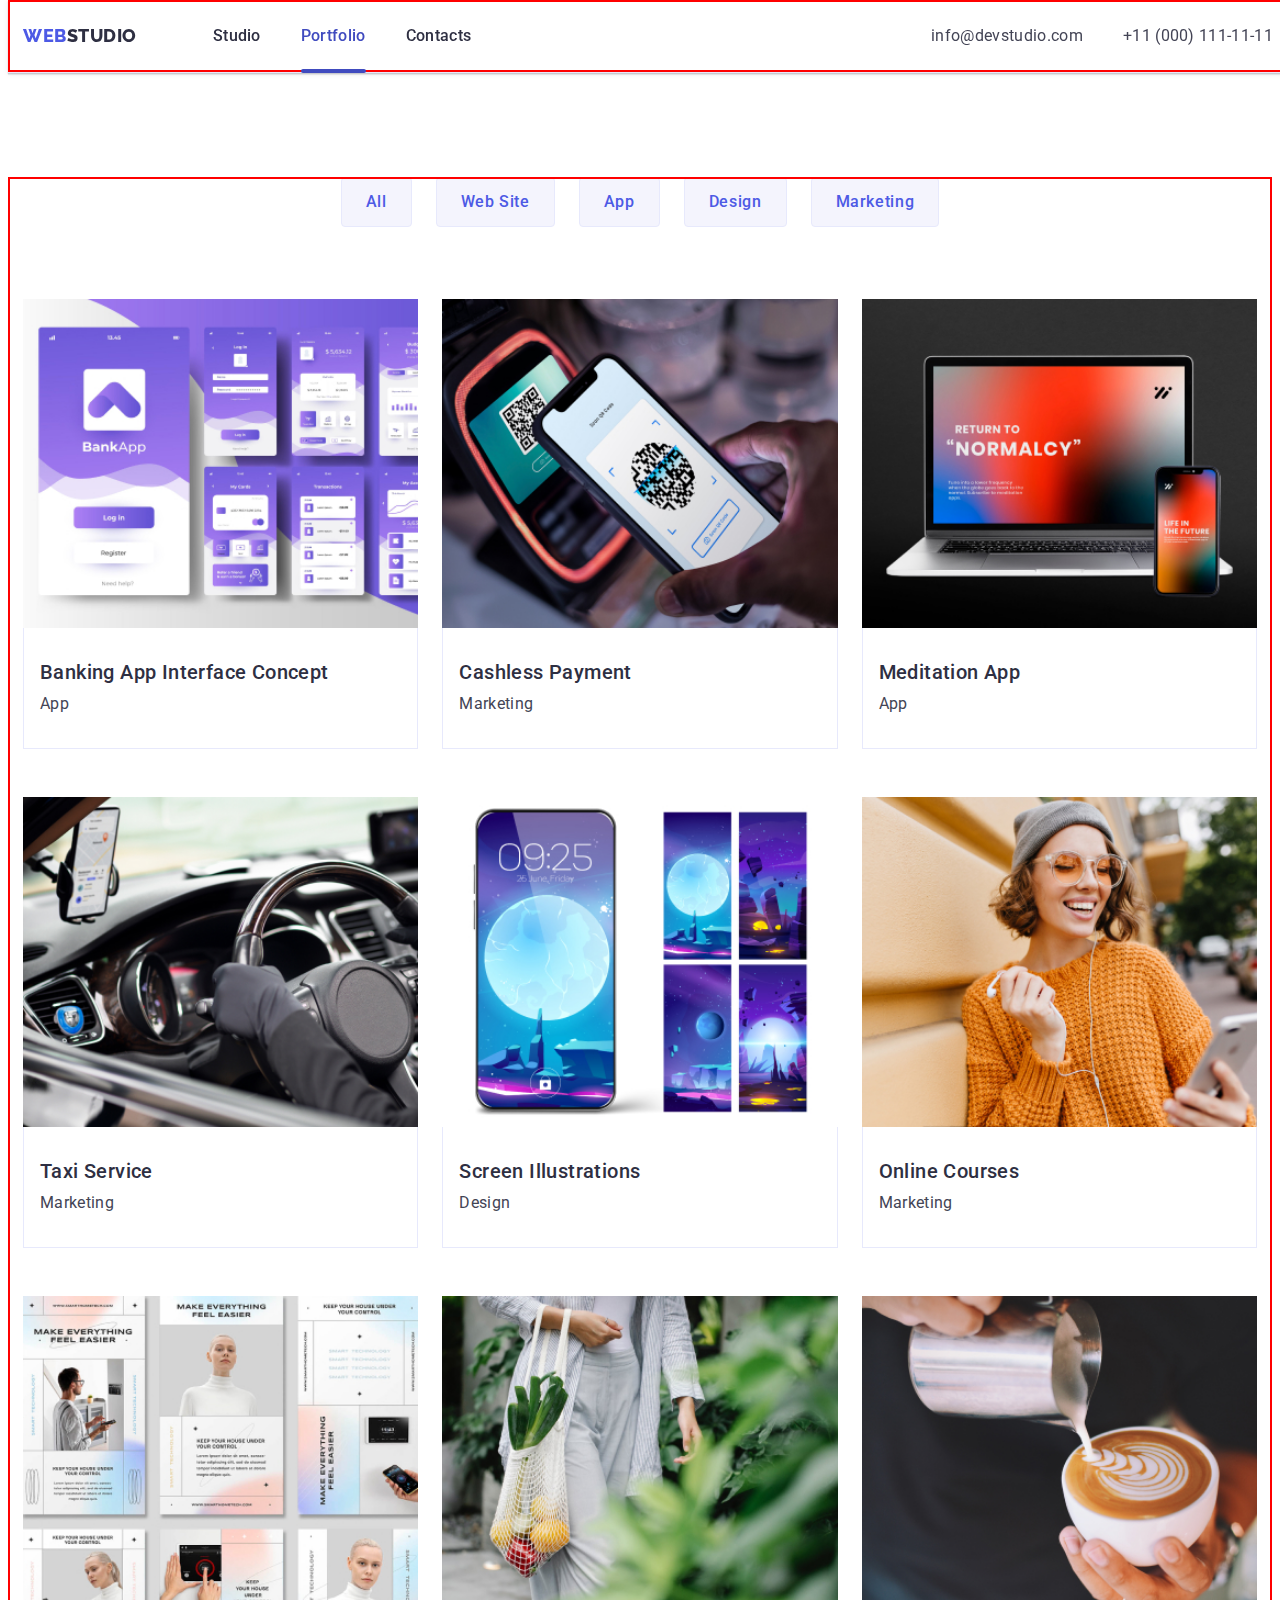
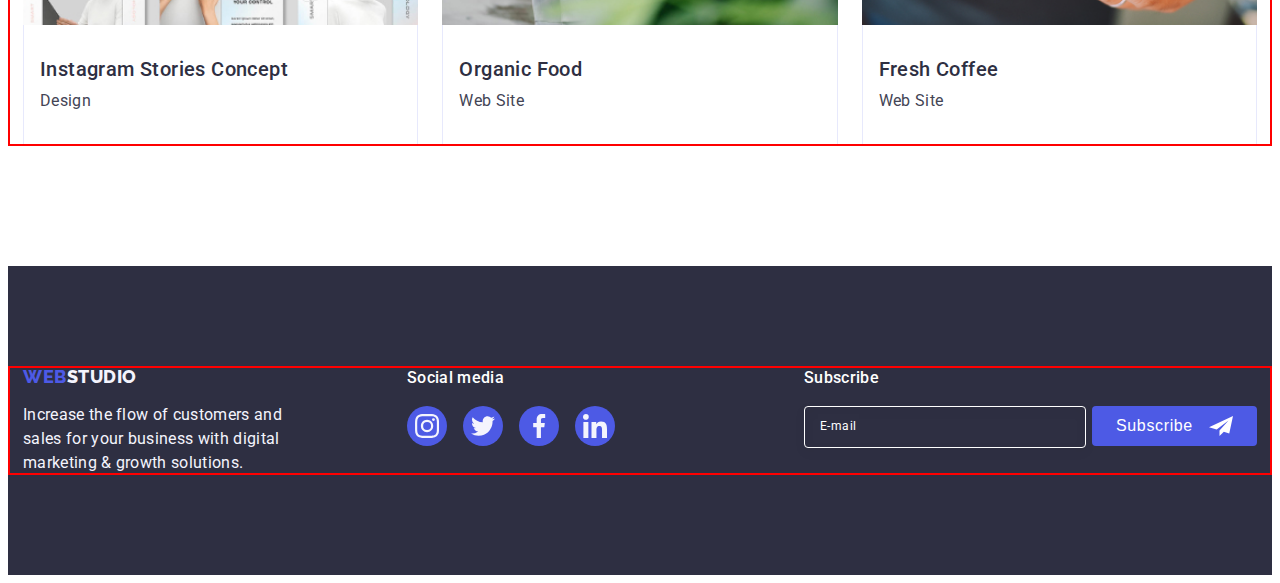
==== commit 3c3085d2: "fucked" ====
--- a/portfolio.html
+++ b/portfolio.html
@@ -68,7 +68,7 @@
     <!-- Filters -->
     <main>
       <section class="portfolio">
-        <div class="filter-container container">
+        <div class="filter-container container port-filter-container">
           <h1 class="visually-hidden">Portfolio</h1>
 
           <ul class="list filter-list">
@@ -92,7 +92,7 @@
           <!-- cards-->
           <!-- Row 1 -->
 
-          <ul class="card-set list">
+          <ul class="card-set cards list">
             <li class="card-set-item">
               <a class="card-link link" href="">
                 <div class="cards-thumb">
--- a/css/styles.css
+++ b/css/styles.css
@@ -17,6 +17,7 @@
   --bg-color-darkblue-hover: #404bbf;
   --color-customer-icon: #8e8f99;
   /* others */
+  --indent-horizontal: ;
   --indent: 24px;
   --items: 9;
 
@@ -27,7 +28,7 @@
   --modal-idx: 100;
 }
 
-.body {
+body {
   font-family: "Roboto", sans-serif;
 
   background-color: var(--color-back);
@@ -50,6 +51,8 @@
 }
 img {
   display: block;
+  width: 100%;
+  height: auto;
 }
 button {
   cursor: pointer;
@@ -66,13 +69,7 @@
   padding: 0;
   margin: 0;
 }
-.header-nav-link.active {
-  color: var(--bg-color-darkblue-hover);
-}
-.header-nav-link:hover,
-.header-nav-link:focus {
-  color: #404bbf;
-}
+
 .visually-hidden {
   position: absolute;
   width: 1px;
@@ -86,6 +83,38 @@
   clip: rect(0 0 0 0);
   overflow: hidden;
 }
+
+/* styles bloks */
+
+.container {
+  /* basic styles */
+  min-width: 320px;
+  max-width: 428px;
+  padding: 0 16px;
+  margin: 0 auto;
+
+  outline: 2px solid red;
+  outline-offset: -2px;
+}
+
+/* Tablet screen >=768*/
+
+@media only screen and (min-width: 768px) {
+  .container {
+    max-width: 736px;
+  }
+}
+
+/* Desktop screen >=1158*/
+
+@media only screen and (min-width: 1158px) {
+  .container {
+    max-width: 1440px;
+    padding: 0 15px;
+  }
+}
+
+
 
 /* HEADER */
 .header-container {
@@ -147,6 +176,15 @@
 
 .header-nav-link.active::after {
   background-color: #404bbf;
+}
+
+
+.header-nav-link.active {
+  color: var(--bg-color-darkblue-hover);
+}
+.header-nav-link:hover,
+.header-nav-link:focus {
+  color: #404bbf;
 }
 /* ................ */
 .header-logo {
@@ -301,12 +339,26 @@
   margin: 0 auto;
 }
 .one-section-list {
+  
+  display: flex;
+  gap: 24px;
+  flex-wrap: wrap;
+  row-gap: 72px;
+  text-align: center;
+  justify-content: center;
+
+
+
   background-color: #ffffff;
-  display: flex;
-  gap: 24px;
-}
+}
+
+
+
+
+
+
 .one-section-item {
-  flex-basis: calc((100% - 72px) / 4);
+  flex-basis: calc((100% - 72px) / 1); 
 }
 /* FEATURE ICONS */
 
@@ -333,7 +385,7 @@
 }
 
 .two-section {
-  padding-bottom: 120px;
+  padding-bottom: 120px 0;
 }
 .two-section-title {
   font-family: "Roboto";
@@ -358,12 +410,33 @@
 /* section Three Our Team */
 .ot-container {
   align-items: center;
+  background-color: #f4f4fd;
 }
 
 .three-section {
-  background-color: #f4f4fd;
-  padding: 120px 0;
-}
+  
+  padding: 96px 0;
+}
+/* Table Our Team Section */
+@media only screen and (min-width: 768px) {
+  .three-section {
+    padding: 96px 0;
+    
+  }
+}
+/* Dekctop Our Team Section */
+@media only screen and (min-width: 1158px) {
+  .three-section {
+    padding: 120px 0;
+  }
+}
+
+
+
+
+
+
+
 .three-section-title {
   font-family: "Roboto";
   font-style: normal;
@@ -377,11 +450,43 @@
   margin: 0 auto;
   margin-bottom: 72px;
 }
+
+
+
+
 .three-section-list {
   display: flex;
-  gap: 24px;
+  flex-wrap: wrap;
+  row-gap: 72px;
   text-align: center;
-}
+  justify-content: center;
+}
+
+@media only screen and (min-width: 768px) {
+  .three-section-list {
+    display: flex;
+    gap: 24px;
+    text-align: center;
+    
+  }
+}
+@media only screen and (min-width: 1158px) {
+  .three-section-list { 
+    display: flex;
+    gap: 24px;
+    text-align: center;
+    
+  }
+}
+
+
+
+
+
+
+
+
+
 .three-section-item {
   background-color: #ffffff;
 
@@ -416,7 +521,7 @@
 }
 
 .pro-container {
-  padding: 32px 0;
+  padding: 32px 16px;
 }
 /* PRO ICONS */
 
@@ -454,8 +559,8 @@
 
 /* Four Section Customers */
 .customers {
-  padding-top: 120px;
-  padding-bottom: 120px;
+  padding: 120px 0;
+  
 }
 .four-section-title {
   font-family: "Roboto";
@@ -725,6 +830,13 @@
 .portfolio {
   padding: 169px 0 120px;
 }
+
+.filter-container {
+  padding: 0 15px;
+}
+.port-filter-container {
+/* min-width: 396px; */
+}
 /* button-port */
 
 .filter-button {
@@ -761,9 +873,6 @@
 }
 
 .filter-item {
-}
-.filter-container {
-  padding: 0 15px;
 }
 
 .filter-button:hover,
@@ -789,6 +898,14 @@
   overflow: hidden;
 }
 
+.cards {
+  display: flex;
+  flex-wrap: wrap;
+  gap: var(--indent);
+
+  justify-content: center;
+}
+
 .overlay {
   position: absolute;
   top: 0;
@@ -858,13 +975,7 @@
   letter-spacing: 0.02em;
 }
 
-.cards {
-  display: flex;
-  flex-wrap: wrap;
-  gap: var(--indent);
-
-  justify-content: center;
-}
+
 .card-set {
   display: flex;
   flex-wrap: wrap;
@@ -896,13 +1007,6 @@
     0px 1px 1px rgba(46, 47, 66, 0.16), 0px 2px 1px rgba(46, 47, 66, 0.08);
 }
 
-/* styles bloks */
-
-.container {
-  width: 1158px;
-  margin: 0 auto;
-  padding: 0 15px;
-}
 
 /* MODAL WINDOW */
 
